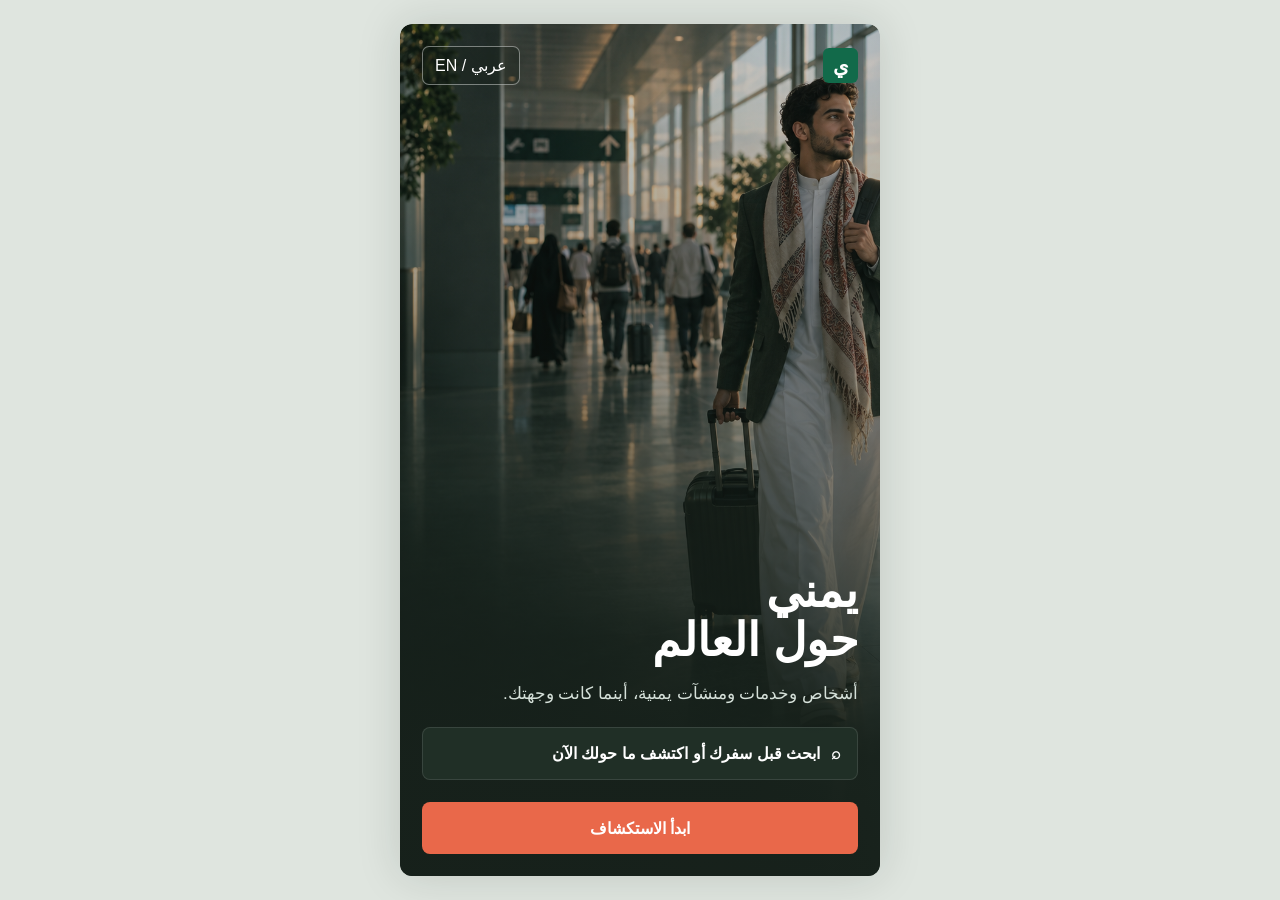
==== preview/index.html @ e89b8325 "Add files via upload" ====
<!doctype html>
<html lang="ar" dir="rtl">
<head>
  <meta charset="utf-8">
  <meta name="viewport" content="width=device-width, initial-scale=1, viewport-fit=cover">
  <meta name="theme-color" content="#17211b">
  <title>يمني حول العالم - معاينة</title>
  <link rel="stylesheet" href="styles.css">
</head>
<body>
  <main id="app" aria-live="polite"></main>
  <script src="app.js"></script>
</body>
</html>
---- preview/styles.css ----
:root {
  --ink: #17211b;
  --forest: #126a4a;
  --mint: #e6f3ed;
  --coral: #e9684a;
  --gold: #d5a62e;
  --canvas: #f8f9f6;
  --line: #e3e7e2;
  --muted: #66736b;
  --white: #fff;
  font-family: Tahoma, Arial, sans-serif;
}

* { box-sizing: border-box; }
body { margin: 0; background: #dfe5df; color: var(--ink); }
button, input, select, textarea { font: inherit; }
button { cursor: pointer; }
.app { width: min(100%, 480px); min-height: 100svh; margin: 0 auto; background: var(--canvas); position: relative; overflow-x: hidden; box-shadow: 0 0 44px #17211b26; }
.screen { min-height: 100svh; padding-bottom: 86px; animation: enter .24s ease both; }
@keyframes enter { from { opacity: 0; transform: translateY(7px); } }
.topbar { height: 64px; display: flex; align-items: center; gap: 10px; padding: 0 18px; position: sticky; top: 0; z-index: 8; background: #f8f9f6ee; backdrop-filter: blur(12px); }
.brand { display: flex; align-items: center; gap: 9px; font-size: 17px; font-weight: 900; flex: 1; }
.mark { width: 35px; height: 35px; display: grid; place-items: center; background: var(--forest); color: white; border-radius: 6px; font-size: 20px; font-weight: 900; }
.icon-btn { width: 42px; height: 42px; display: grid; place-items: center; border: 0; background: transparent; color: var(--ink); border-radius: 7px; font-size: 21px; }
.icon-btn:hover { background: var(--mint); }
.pad { padding-inline: 20px; }
.location { display: inline-flex; align-items: center; gap: 4px; color: var(--ink); font-weight: 800; font-size: 13px; margin-bottom: 13px; }
.search { width: 100%; height: 54px; border: 1px solid var(--line); background: white; border-radius: 8px; display: flex; align-items: center; gap: 10px; padding: 0 15px; box-shadow: 0 5px 18px #17211b0a; }
.search input { min-width: 0; flex: 1; border: 0; outline: 0; background: transparent; color: var(--ink); }
.search input::placeholder { color: #849087; }
.quick-grid { display: grid; grid-template-columns: 1fr 1fr; gap: 10px; margin-top: 16px; }
.quick { min-height: 74px; background: white; border: 1px solid var(--line); border-radius: 8px; display: flex; text-align: right; align-items: center; gap: 10px; padding: 12px; color: var(--ink); }
.quick strong { display: block; font-size: 14px; }.quick small { color: var(--muted); }.quick .ico { font-size: 25px; color: var(--forest); }
.section-head { display: flex; align-items: center; margin-top: 26px; margin-bottom: 10px; }
.section-head h2 { margin: 0; font-size: 19px; flex: 1; }.link { border: 0; color: var(--forest); background: transparent; font-weight: 800; }
.categories { display: flex; gap: 9px; overflow-x: auto; scrollbar-width: none; padding: 2px 20px 12px; }
.cat { min-width: 72px; border: 0; background: transparent; color: var(--ink); }
.cat-icon { width: 52px; height: 52px; display: grid; place-items: center; margin: 0 auto 7px; border-radius: 8px; background: var(--mint); color: var(--forest); font-weight: 900; font-size: 18px; }
.cat:nth-child(even) .cat-icon { background: #ffede7; color: var(--coral); }
.cat span:last-child { white-space: nowrap; font-size: 12px; font-weight: 800; }
.listing { width: 100%; display: flex; gap: 12px; padding: 13px 0; border: 0; border-bottom: 1px solid var(--line); background: transparent; color: inherit; text-align: right; }
.listing img { width: 92px; height: 92px; object-fit: cover; border-radius: 7px; background: var(--mint); }
.listing-main { min-width: 0; flex: 1; }.listing h3 { margin: 1px 0 3px; font-size: 15px; }.listing p { margin: 0 0 8px; color: var(--muted); white-space: nowrap; overflow: hidden; text-overflow: ellipsis; font-size: 13px; }
.meta { display: flex; flex-wrap: wrap; gap: 5px 10px; font-size: 11px; color: var(--muted); }.rating { color: #806212; }.verified { color: var(--forest); }.price { color: var(--forest); font-weight: 900; margin-top: 7px; font-size: 12px; }
.save { align-self: start; border: 0; background: transparent; color: var(--coral); font-size: 21px; padding: 4px; }
.request-row { display: flex; gap: 11px; align-items: center; padding: 13px 0; border-bottom: 1px solid var(--line); }
.request-ico { width: 42px; height: 42px; display: grid; place-items: center; border-radius: 50%; background: #ffede7; color: var(--coral); }.request-row strong { display:block; font-size: 14px; }.request-row small { color: var(--muted); }
.bottom { position: fixed; z-index: 12; bottom: 0; left: 50%; translate: -50%; width: min(100%, 480px); height: 72px; background: white; border-top: 1px solid var(--line); display: grid; grid-template-columns: repeat(5, 1fr); padding-bottom: env(safe-area-inset-bottom); }
.nav { border: 0; background: transparent; color: var(--muted); display: flex; flex-direction: column; align-items: center; justify-content: center; gap: 4px; font-size: 10px; font-weight: 800; }.nav b { font-size: 20px; font-weight: 400; }.nav.active { color: var(--forest); }.nav.add b { width: 38px; height: 38px; display: grid; place-items: center; color: white; background: var(--coral); border-radius: 50%; margin-top: -15px; font-size: 27px; }
.onboarding { min-height: 100svh; background: var(--ink) url('../assets/images/onboarding.png') center/cover; position: relative; color: white; display: flex; flex-direction: column; padding: 22px; }
.onboarding::after { content:""; position:absolute; inset:0; background: linear-gradient(#17211b3d 5%, #17211b73 45%, #17211bf5 86%); }.onboarding > * { position: relative; z-index: 1; }.onboarding-top { display:flex; justify-content:space-between; align-items:center; }.lang { color:white; border:1px solid #ffffff6b; background:#17211b66; border-radius:7px; padding:9px 12px; }.onboarding-copy { margin-top:auto; margin-bottom:22px; }.onboarding h1 { font-size:46px; line-height:1.08; margin:0 0 14px; }.onboarding p { font-size:17px; color:#d5e0d9; line-height:1.7; margin:0 0 18px; }.notice { background:#223128e8; border:1px solid #ffffff1c; padding:16px; border-radius:8px; display:flex; gap:11px; align-items:center; font-weight:800; }.primary { width:100%; min-height:52px; border:0; border-radius:8px; background:var(--forest); color:white; font-weight:900; padding:12px 18px; }.onboarding .primary { background:var(--coral); }
.filters { display:flex; gap:7px; overflow:auto; padding:11px 20px; }.chip { white-space:nowrap; border:1px solid var(--line); border-radius:7px; background:white; padding:9px 12px; font-weight:800; color:var(--ink); }.chip.active { background:var(--mint); color:var(--forest); border-color:#bcdacb; }.results-count { padding:5px 20px 0; color:var(--muted); font-size:12px; }
.detail-hero { height:275px; position:relative; background:var(--ink); }.detail-hero img { width:100%; height:100%; object-fit:cover; }.detail-hero::after { content:""; position:absolute; inset:0; background:linear-gradient(#0004,transparent 50%,#17211baa); }.back { position:absolute; z-index:2; top:15px; right:15px; background:#17211b99; color:white; }.detail-body { padding:20px; }.detail-title { display:flex; align-items:start; gap:10px; }.detail-title h1 { font-size:25px; margin:0 0 5px; flex:1; }.score { background:#fff5d8; border-radius:7px; padding:7px 10px; color:#6d5414; font-weight:900; }.actions { display:grid; grid-template-columns:1fr 52px 52px; gap:8px; margin:20px 0 26px; }.minor { border:1px solid var(--line); background:var(--mint); color:var(--forest); border-radius:8px; font-size:20px; }.detail-body h2 { font-size:19px; margin:23px 0 8px; }.detail-body p { color:var(--muted); line-height:1.7; }.fact { display:flex; gap:10px; padding:13px 0; border-bottom:1px solid var(--line); }.fact b { min-width:90px; }
.toggle { display:flex; border:1px solid var(--line); border-radius:7px; overflow:hidden; }.toggle button { border:0; background:white; padding:9px 11px; }.toggle button.active { background:var(--mint); color:var(--forest); }.map { min-height:calc(100svh - 64px); position:relative; overflow:hidden; background:#e9efea; }.road { position:absolute; height:14px; width:140%; background:white; rotate:-13deg; left:-20%; border:1px solid #e3ebe5; }.pin { position:absolute; background:var(--forest); color:white; border:0; border-radius:7px; padding:8px 10px; font-weight:900; box-shadow:0 5px 16px #0003; }.privacy { position:absolute; bottom:95px; left:16px; right:16px; background:white; border-radius:8px; padding:14px; box-shadow:0 9px 30px #0002; font-size:12px; color:var(--muted); }
.fab { position:fixed; bottom:88px; left:calc(50% - 220px); border:0; border-radius:8px; background:var(--forest); color:white; padding:13px 16px; font-weight:900; box-shadow:0 8px 22px #126a4a40; }
.request-card { padding:17px 0; border-bottom:1px solid var(--line); }.request-card h3 { margin:0 0 7px; font-size:16px; }.request-card p { margin:0 0 8px; color:var(--muted); }.badge { background:var(--mint); color:var(--forest); border-radius:6px; padding:5px 8px; font-size:11px; font-weight:900; float:left; }
.form label { display:block; margin:14px 0 6px; font-size:13px; font-weight:900; }.form input,.form textarea,.form select { width:100%; border:1px solid var(--line); background:white; border-radius:8px; padding:14px; outline:none; }.form textarea { min-height:100px; resize:vertical; }.form-grid { display:grid; grid-template-columns:1fr 1fr; gap:10px; }.form .primary { margin-top:20px; }
.offer-card { background:white; border:1px solid var(--line); border-radius:8px; padding:15px; margin:9px 0; }.offer-head { display:flex; align-items:center; gap:9px; }.avatar { width:38px; height:38px; display:grid; place-items:center; background:var(--mint); color:var(--forest); border-radius:50%; font-weight:900; }.offer-head strong { flex:1; }.offer-price { color:var(--forest); font-weight:900; }
.chat { display:flex; flex-direction:column; min-height:calc(100svh - 64px); }.ref { background:var(--mint); padding:11px 18px; color:var(--forest); font-size:12px; font-weight:800; }.messages { flex:1; padding:18px; display:flex; flex-direction:column; justify-content:flex-end; gap:9px; }.bubble { max-width:78%; padding:10px 13px 7px; border-radius:8px; background:white; border:1px solid var(--line); line-height:1.55; font-size:13px; }.bubble.mine { align-self:flex-end; background:var(--forest); color:white; border-color:var(--forest); }.bubble small { display:block; text-align:left; opacity:.7; font-size:9px; margin-top:4px; }.composer { background:white; border-top:1px solid var(--line); padding:8px 11px; display:flex; gap:8px; position:sticky; bottom:0; }.composer input { flex:1; border:0; outline:0; }.send { width:42px; height:42px; border:0; border-radius:50%; background:var(--forest); color:white; }
.empty { text-align:center; padding:80px 30px; color:var(--muted); }.empty b { display:block; color:var(--ink); font-size:19px; margin-bottom:8px; }.toast { position:fixed; z-index:30; left:50%; bottom:90px; translate:-50%; background:var(--ink); color:white; border-radius:7px; padding:11px 15px; font-size:12px; animation:toast 2s both; white-space:nowrap; } @keyframes toast { 0%,100%{opacity:0;translate:-50% 8px} 15%,85%{opacity:1;translate:-50% 0} }
@media (min-width:700px){ body{padding:24px 0}.app,.onboarding{min-height:calc(100svh - 48px);border-radius:12px}.bottom{bottom:24px;border-radius:0 0 12px 12px}.screen{min-height:calc(100svh - 48px)} }
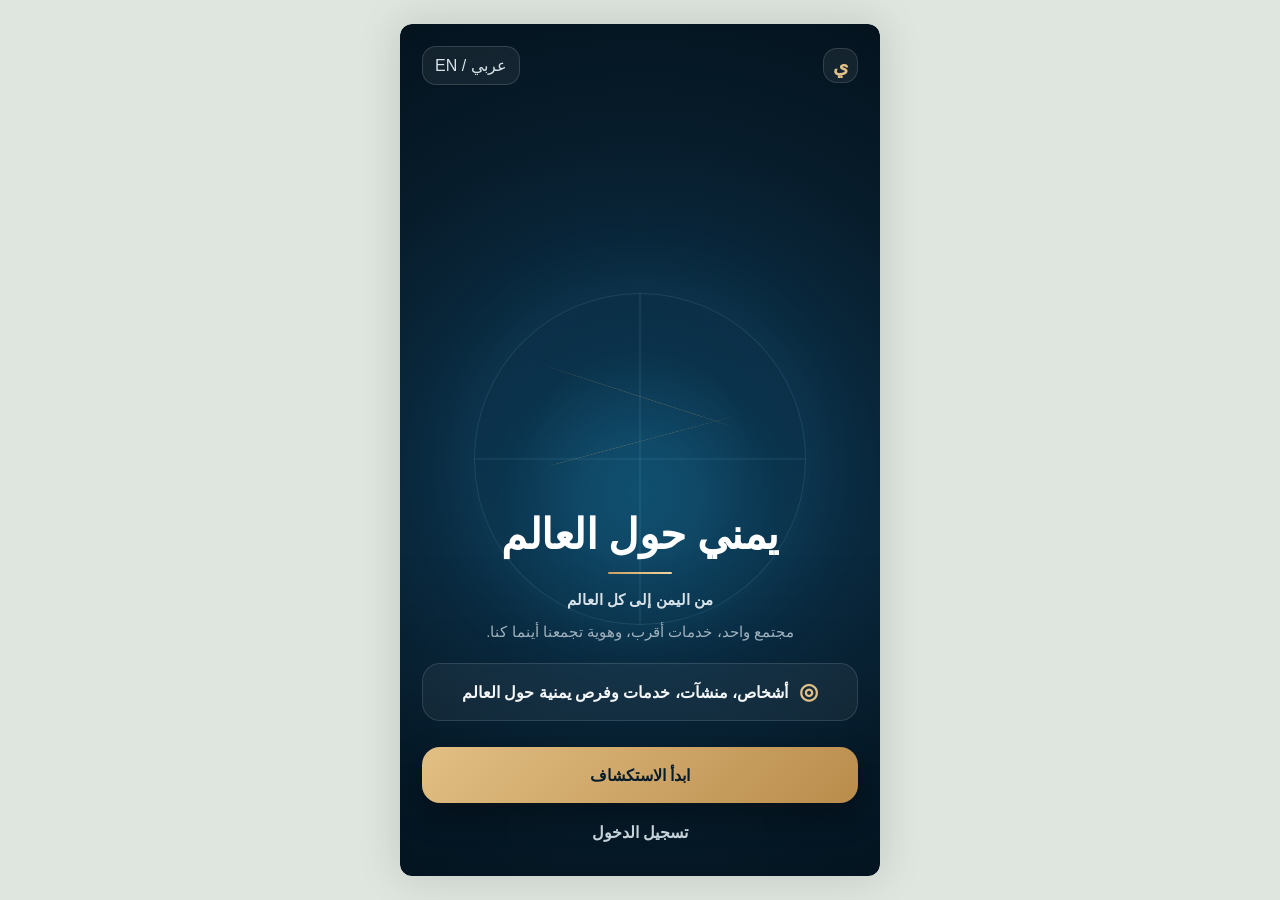
==== commit 39b2abde: "Update preview theme color" ====
--- a/preview/index.html
+++ b/preview/index.html
@@ -3,7 +3,7 @@
 <head>
   <meta charset="utf-8">
   <meta name="viewport" content="width=device-width, initial-scale=1, viewport-fit=cover">
-  <meta name="theme-color" content="#17211b">
+  <meta name="theme-color" content="#071c2b">
   <title>يمني حول العالم - معاينة</title>
   <link rel="stylesheet" href="styles.css">
 </head>
--- a/preview/styles.css
+++ b/preview/styles.css
@@ -1,12 +1,14 @@
 :root {
-  --ink: #17211b;
-  --forest: #126a4a;
-  --mint: #e6f3ed;
-  --coral: #e9684a;
-  --gold: #d5a62e;
-  --canvas: #f8f9f6;
-  --line: #e3e7e2;
-  --muted: #66736b;
+  --ink: #071c2b;
+  --navy: #0b2d44;
+  --navy-2: #0d4563;
+  --forest: #0b4f73;
+  --mint: #e8f1f5;
+  --coral: #c9a063;
+  --gold: #c9a063;
+  --canvas: #f7f7f5;
+  --line: #e6e8e7;
+  --muted: #687985;
   --white: #fff;
   font-family: Tahoma, Arial, sans-serif;
 }
@@ -47,8 +49,120 @@
 .request-ico { width: 42px; height: 42px; display: grid; place-items: center; border-radius: 50%; background: #ffede7; color: var(--coral); }.request-row strong { display:block; font-size: 14px; }.request-row small { color: var(--muted); }
 .bottom { position: fixed; z-index: 12; bottom: 0; left: 50%; translate: -50%; width: min(100%, 480px); height: 72px; background: white; border-top: 1px solid var(--line); display: grid; grid-template-columns: repeat(5, 1fr); padding-bottom: env(safe-area-inset-bottom); }
 .nav { border: 0; background: transparent; color: var(--muted); display: flex; flex-direction: column; align-items: center; justify-content: center; gap: 4px; font-size: 10px; font-weight: 800; }.nav b { font-size: 20px; font-weight: 400; }.nav.active { color: var(--forest); }.nav.add b { width: 38px; height: 38px; display: grid; place-items: center; color: white; background: var(--coral); border-radius: 50%; margin-top: -15px; font-size: 27px; }
-.onboarding { min-height: 100svh; background: var(--ink) url('../assets/images/onboarding.png') center/cover; position: relative; color: white; display: flex; flex-direction: column; padding: 22px; }
-.onboarding::after { content:""; position:absolute; inset:0; background: linear-gradient(#17211b3d 5%, #17211b73 45%, #17211bf5 86%); }.onboarding > * { position: relative; z-index: 1; }.onboarding-top { display:flex; justify-content:space-between; align-items:center; }.lang { color:white; border:1px solid #ffffff6b; background:#17211b66; border-radius:7px; padding:9px 12px; }.onboarding-copy { margin-top:auto; margin-bottom:22px; }.onboarding h1 { font-size:46px; line-height:1.08; margin:0 0 14px; }.onboarding p { font-size:17px; color:#d5e0d9; line-height:1.7; margin:0 0 18px; }.notice { background:#223128e8; border:1px solid #ffffff1c; padding:16px; border-radius:8px; display:flex; gap:11px; align-items:center; font-weight:800; }.primary { width:100%; min-height:52px; border:0; border-radius:8px; background:var(--forest); color:white; font-weight:900; padding:12px 18px; }.onboarding .primary { background:var(--coral); }
+.onboarding {
+  min-height: 100svh;
+  position: relative;
+  color: white;
+  display: flex;
+  flex-direction: column;
+  padding: 22px;
+  overflow: hidden;
+  background:
+    radial-gradient(circle at 50% 55%, #0d4563 0, #0b2d44 35%, #071c2b 68%, #04131e 100%);
+}
+.onboarding::before {
+  content:"";
+  position:absolute;
+  inset:0;
+  opacity:.95;
+  background:
+    radial-gradient(circle at 50% 56%, #2aa1d21f 0 11%, transparent 27%),
+    linear-gradient(180deg, transparent 0 62%, #04131e80 100%);
+}
+.onboarding::after {
+  content:"";
+  position:absolute;
+  left:50%;
+  top:51%;
+  width:330px;
+  height:330px;
+  translate:-50% -50%;
+  border:1px solid #72b8d22e;
+  border-radius:50%;
+  box-shadow:0 0 90px #2aa1d21f, inset 0 0 70px #2aa1d212;
+  background:
+    linear-gradient(90deg, transparent 49.5%, #72b8d226 50%, transparent 50.5%),
+    linear-gradient(0deg, transparent 49.5%, #72b8d220 50%, transparent 50.5%);
+}
+.onboarding > * { position: relative; z-index: 1; }
+.onboarding-top { display:flex; justify-content:space-between; align-items:center; }
+.lang {
+  color:#d8e3e9;
+  border:1px solid #ffffff24;
+  background:#ffffff10;
+  border-radius:14px;
+  padding:9px 12px;
+  backdrop-filter:blur(10px);
+}
+.onboarding-copy {
+  margin-top:auto;
+  margin-bottom:26px;
+  text-align:center;
+  position:relative;
+}
+.onboarding-copy::before,
+.onboarding-copy::after {
+  content:"";
+  position:absolute;
+  border-top:1px solid #c9a06355;
+  width:44%;
+  left:28%;
+  border-radius:50%;
+}
+.onboarding-copy::before { top:-70px; transform:rotate(-15deg); }
+.onboarding-copy::after { top:-115px; transform:rotate(18deg); }
+.onboarding h1 {
+  font-size:42px;
+  line-height:1.15;
+  margin:0 0 12px;
+  letter-spacing:-.5px;
+}
+.onboarding h1::after {
+  content:"";
+  display:block;
+  width:64px;
+  height:2px;
+  margin:13px auto 0;
+  border-radius:99px;
+  background:linear-gradient(90deg,#c9a063,#f1d49f);
+}
+.onboarding p {
+  font-size:15px;
+  color:#9fb2be;
+  line-height:1.8;
+  margin:0 0 18px;
+}
+.notice {
+  background:#ffffff0d;
+  border:1px solid #ffffff1f;
+  padding:15px 16px;
+  border-radius:18px;
+  display:flex;
+  gap:11px;
+  align-items:center;
+  justify-content:center;
+  font-weight:800;
+  color:#f4f7f8;
+  backdrop-filter:blur(12px);
+}
+.notice span { color:#e3c088; font-size:22px; }
+.primary {
+  width:100%;
+  min-height:52px;
+  border:0;
+  border-radius:14px;
+  background:var(--forest);
+  color:white;
+  font-weight:900;
+  padding:12px 18px;
+}
+.onboarding .primary {
+  background:linear-gradient(135deg,#e2bf84,#b98c4b);
+  color:#071c2b;
+  min-height:56px;
+  border-radius:18px;
+  box-shadow:0 12px 32px #0005;
+}
 .filters { display:flex; gap:7px; overflow:auto; padding:11px 20px; }.chip { white-space:nowrap; border:1px solid var(--line); border-radius:7px; background:white; padding:9px 12px; font-weight:800; color:var(--ink); }.chip.active { background:var(--mint); color:var(--forest); border-color:#bcdacb; }.results-count { padding:5px 20px 0; color:var(--muted); font-size:12px; }
 .detail-hero { height:275px; position:relative; background:var(--ink); }.detail-hero img { width:100%; height:100%; object-fit:cover; }.detail-hero::after { content:""; position:absolute; inset:0; background:linear-gradient(#0004,transparent 50%,#17211baa); }.back { position:absolute; z-index:2; top:15px; right:15px; background:#17211b99; color:white; }.detail-body { padding:20px; }.detail-title { display:flex; align-items:start; gap:10px; }.detail-title h1 { font-size:25px; margin:0 0 5px; flex:1; }.score { background:#fff5d8; border-radius:7px; padding:7px 10px; color:#6d5414; font-weight:900; }.actions { display:grid; grid-template-columns:1fr 52px 52px; gap:8px; margin:20px 0 26px; }.minor { border:1px solid var(--line); background:var(--mint); color:var(--forest); border-radius:8px; font-size:20px; }.detail-body h2 { font-size:19px; margin:23px 0 8px; }.detail-body p { color:var(--muted); line-height:1.7; }.fact { display:flex; gap:10px; padding:13px 0; border-bottom:1px solid var(--line); }.fact b { min-width:90px; }
 .toggle { display:flex; border:1px solid var(--line); border-radius:7px; overflow:hidden; }.toggle button { border:0; background:white; padding:9px 11px; }.toggle button.active { background:var(--mint); color:var(--forest); }.map { min-height:calc(100svh - 64px); position:relative; overflow:hidden; background:#e9efea; }.road { position:absolute; height:14px; width:140%; background:white; rotate:-13deg; left:-20%; border:1px solid #e3ebe5; }.pin { position:absolute; background:var(--forest); color:white; border:0; border-radius:7px; padding:8px 10px; font-weight:900; box-shadow:0 5px 16px #0003; }.privacy { position:absolute; bottom:95px; left:16px; right:16px; background:white; border-radius:8px; padding:14px; box-shadow:0 9px 30px #0002; font-size:12px; color:var(--muted); }
